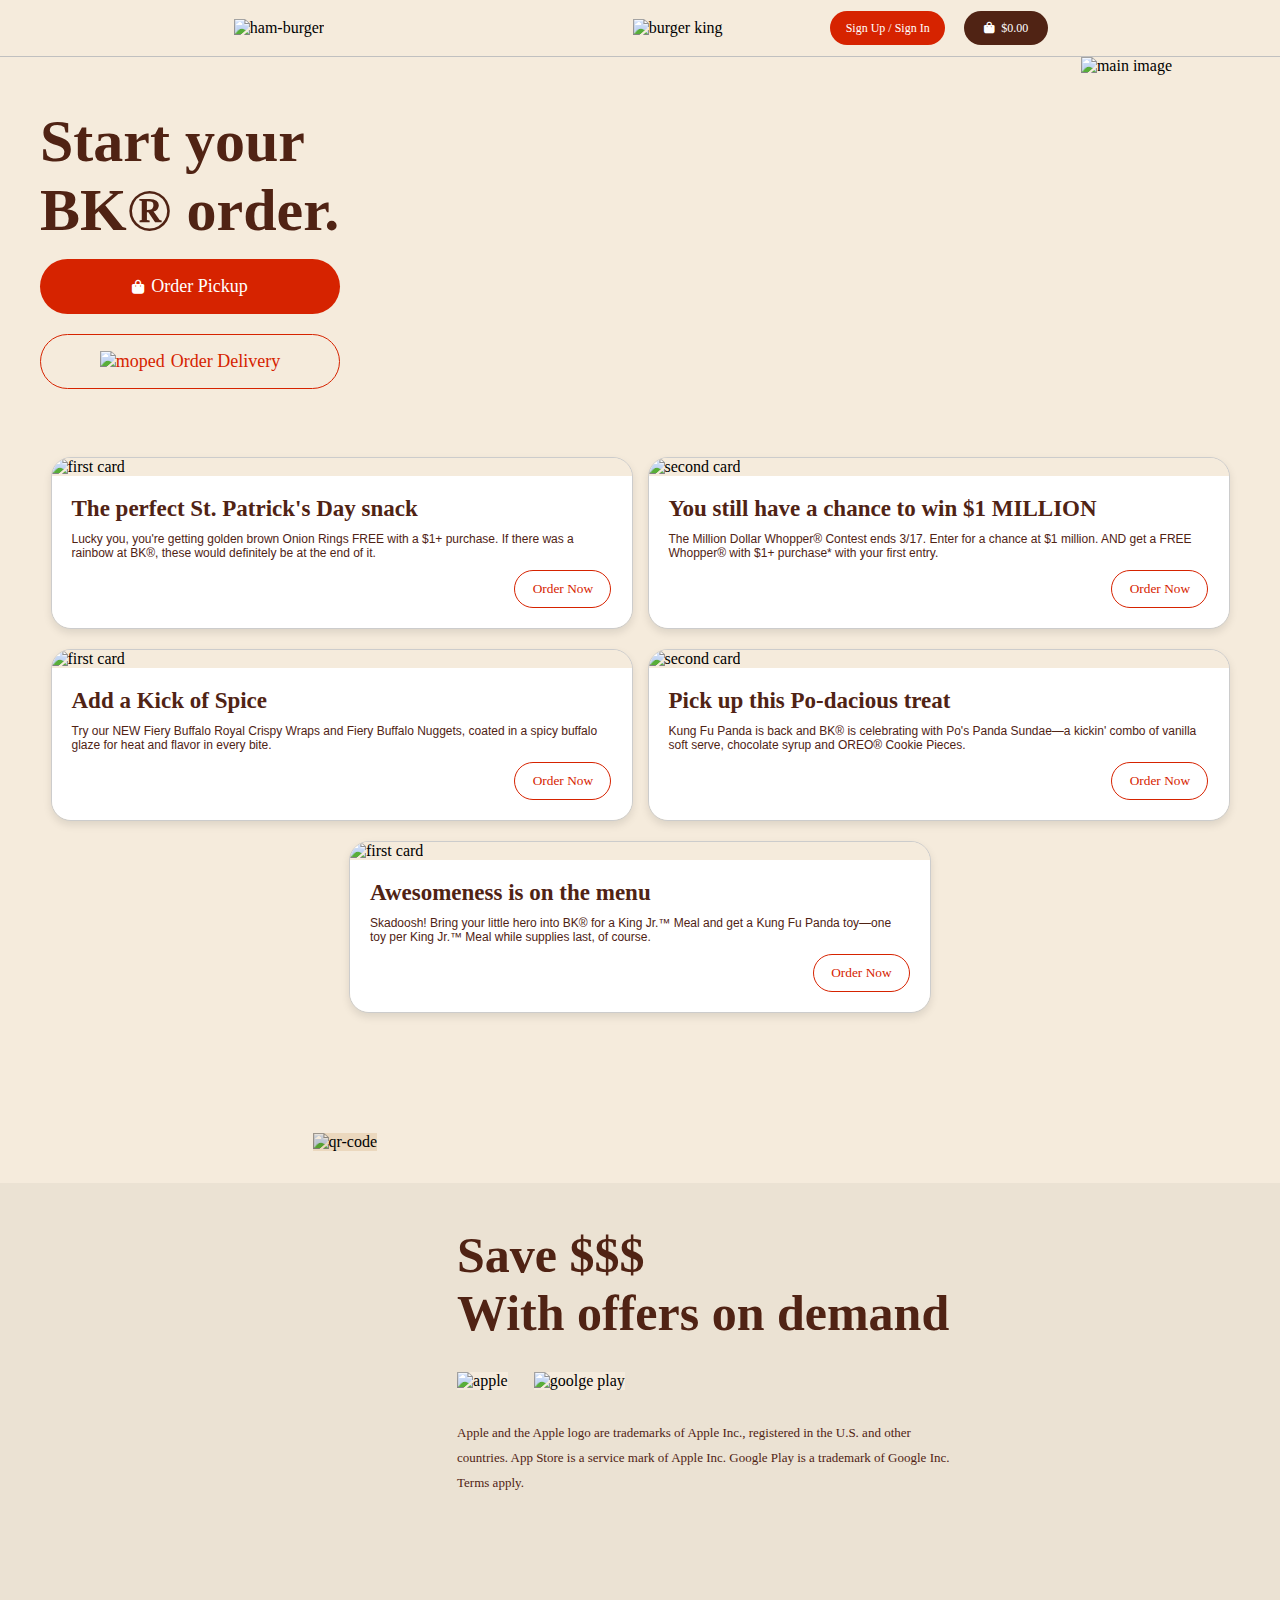
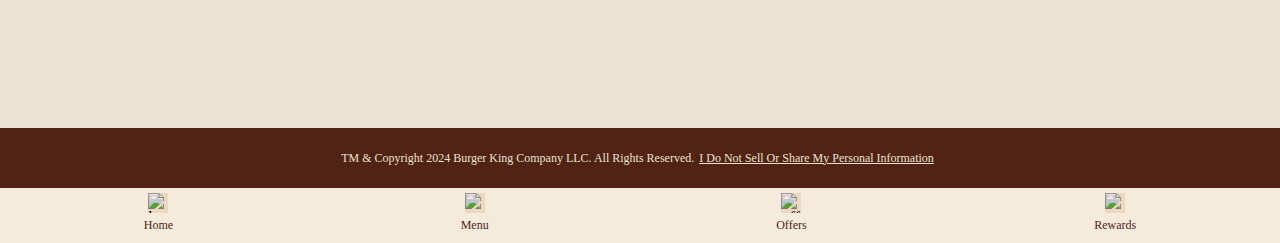
==== index.html @ e884b381 "burger king website" ====
<!DOCTYPE html>
<html lang="en">

<head>
    <meta charset="UTF-8">
    <link rel="shortcut icon" type="Burger King" href="Images/Burger King icon.png">
    <meta name="viewport" content="width=device-width, initial-scale=1.0">
    <title>Burger King</title>
    <link rel="stylesheet" href="https://cdnjs.cloudflare.com/ajax/libs/font-awesome/6.5.1/css/all.min.css" />
    <link rel="stylesheet" href="style.css">
</head>

<body>
    <!-- nav-bar start -->
    <div class="nav-bar">
        <div class="ham-burger"><img src="Images/ham-menu.png" alt="ham-burger"></div>
        <div class="web-logo"><img src="Images/Burger King icon.png" alt="burger king"></div>
        <div class="nav-btn"><button class="SignUp"> Sign Up / Sign In </button><button class="cart"><i
                    class="fa-solid fa-bag-shopping"></i>$0.00</button></div>
    </div>
    <!-- nav-bar end -->
    <!-- main start -->
    <div class="main">
        <div class="main-content">
            <h1>Start your <br /> BK® order.</h1>
            <div class="main-btn"><button class="pickup"><i class="fa-solid fa-bag-shopping"></i>Order
                    Pickup</button><button class="moped"> <img src="Images/red_moped-removebg-preview.png"
                        alt="moped">Order Delivery</button></div>
        </div>
        <div class="main-img"><img src="Images/main image.webp" alt="main image"></div>
    </div>
    <!-- main end -->
    <!-- cards start -->
    <div class="card-pair">
        <div class="card">
            <div class="card-container"><img src="Images/first image.webp" alt="first card"></div>
            <div class="card-content">
                <h3>The perfect St. Patrick's Day snack</h3>
                <p>Lucky you, you're getting golden brown Onion Rings FREE with a $1+ purchase. If there was a rainbow
                    at BK®, these would definitely be at the end of it.</p>
                <button class="card-btn">Order Now</button>
            </div>
        </div>
        <div class="card">
            <div class="card-container"><img src="Images/second image.webp" alt="second card"></div>
            <div class="card-content">
                <h3>You still have a chance to win $1 MILLION</h3>
                <p>The Million Dollar Whopper® Contest ends 3/17. Enter for a chance at $1 million. AND get a FREE
                    Whopper® with $1+ purchase* with your first entry.</p>
                <button class="card-btn">Order Now</button>
            </div>
        </div>
    </div>

    <div class="card-pair">
        <div class="card">
            <div class="card-container"><img src="Images/third image.webp" alt="first card"></div>
            <div class="card-content">
                <h3>Add a Kick of Spice </h3>
                <p>Try our NEW Fiery Buffalo Royal Crispy Wraps and Fiery Buffalo Nuggets, coated in a spicy buffalo
                    glaze for heat and flavor in every bite.</p>
                <button class="card-btn">Order Now</button>
            </div>
        </div>
        <div class="card">
            <div class="card-container"><img src="Images/4th image.webp" alt="second card"></div>
            <div class="card-content">
                <h3>Pick up this Po-dacious treat</h3>
                <p>Kung Fu Panda is back and BK® is celebrating with Po's Panda Sundae—a kickin' combo of vanilla soft
                    serve, chocolate syrup and OREO® Cookie Pieces.</p>
                <button class="card-btn">Order Now</button>
            </div>
        </div>
    </div>

    <div class="card-pair">
        <div class="card">
            <div class="card-container"><img src="Images/5th image.webp" alt="first card"></div>
            <div class="card-content">
                <h3>Awesomeness is on the menu</h3>
                <p>Skadoosh! Bring your little hero into BK® for a King Jr.™ Meal and get a Kung Fu Panda toy—one toy
                    per King Jr.™ Meal while supplies last, of course.</p>
                <button class="card-btn">Order Now</button>
            </div>
        </div>
    </div>
    </div>
    <!-- cards end -->
    <!-- Foot Apps and image start -->
    <div class="foot">
        <div class="foot-img"><img src="Images/Foot Image.jpg" alt="qr-code"></div>
        <div class="foot-content">
            <h1>
                Save $$$
                <br /> With offers on demand
            </h1>
            <img src="Images/apple store.jpg" alt="apple">
            <img src="Images/google play.jpg" alt="goolge play" class="gp-right">
            <p>Apple and the Apple logo are trademarks of Apple Inc., registered in the U.S. and other<br />countries.
                App
                Store is a service mark of Apple Inc. Google Play is a trademark of Google Inc.<br />Terms apply.</p>
        </div>
    </div>
    <!-- Foot Apps and image ends -->
    <!-- foot bar start -->
    <div class="foot-bar">
        <p>TM & Copyright 2024 Burger King Company LLC. All Rights Reserved.<a href="#"> I Do Not Sell Or Share My
                Personal
                Information</a>
        </p>
    </div>
     <!-- foot bar end -->
    <!-- foot menu start -->
    <div class="foot-menu">
        <div><img src="Images/Home.jpg" alt="home"><p>Home</p></div>
        <div><img src="Images/Menu.jpg" alt="menu"><p>Menu</p></div>
        <div><img src="Images/offers.jpg" alt="offers"><p>Offers</p></div>
        <div><img src="Images/Rewards.jpg" alt="rewards"><p>Rewards</p></div>
    </div>
    <!-- foot menu end -->
</body>

</html>
---- style.css ----
* {
    padding: 0;
    margin: 0;
    background-color: #f5ebdc;
}

@font-face {
    font-family: fame;
    src: url(/Font/Flame-Regular.woff);
}

/* nav-bar start */
.ham-burger {
    margin-left: 180px;
}

.ham-burger img {
    width: 20px;
    height: 20px;
}

.nav-bar {
    width: 100%;
    height: 56px;
    display: flex;
    position: fixed;
    justify-content: space-around;
    align-items: center;
    border-bottom: 1px solid silver;
}

.web-logo {
    margin-left: 201px;
}

.web-logo img {
    width: 35px;
    height: 39px;
}

.nav-btn {
    display: flex;
    gap: 19px;
    margin-right: 178px;
}

.nav-btn button {
    color: white;
    font-size: 12px;
    border: none;
    font-family: fame;

}

.cart {
    width: 84px;
    height: 34px;
    border-radius: 20px;
    background-color: #502314;
}

.cart .fa-solid {
    background-color: #502314;
    margin-right: 6px;
}

.SignUp {
    border-radius: 20px;
    width: 115px;
    height: 34px;
    background-color: #d62300;
}

/* nav-bar end */

/* main start */
@font-face {
    font-family: flame-bold;
    src: url(Font/Flame-Bold.woff);
}

.main {
    display: flex;
    justify-content: space-between;
    width: 1200px;
    height: 400px;
    padding-top: 57px;
    margin: auto;
}

.main-img img {
    width: 685px;
    height: 385px;
    margin-right: 68px;
}

.main-content h1 {
    padding-top: 50px;
    font-size: 60px;
    font-family: flame-bold;
    font-weight: bold;
    color: #502314;
}

.main-btn {
    display: flex;
    flex-direction: column;
    align-items: center;
    margin-top: 14px;
    gap: 20px;

}

.main-btn button {
    border-radius: 30px;
    width: 300px;
    height: 55px;
    font-size: 18px;
    font-family: fame;
}

.pickup {
    background-color: #d62300;
    color: #ffffff;
    border: none;
}

.pickup .fa-solid {
    background-color: #d62300;
    margin-right: 7px;
    font-size: 14px;
}

.moped {
    border: 1px solid #d62300;
    color: #d62300;
}

.moped img {
    width: 20px;
    height: 15px;
    margin-right: 6px;
}

/* main end */
/* cards start */
.card-pair {
    display: flex;
    justify-content: center;
    margin-bottom: 20px;
    gap: 15px;
}

.card {
    width: 580px;
    border: 1px solid #ccc;
    border-radius: 20px;
    overflow: hidden;
    box-shadow: 0 4px 8px rgba(0, 0, 0, 0.1);
}

.card-container img {
    width: 100%;
    height: auto;
}

.card-content {
    background-color: #ffffff;
    padding: 20px;
}

.card-content h3 {
    font-family: fame;
    color: #502314;
    font-size: 23px;
    margin-top: 0;
    margin-bottom: 10px;
    background-color: #ffffff;
}

.card-content p {
    margin-bottom: 0;
    font-size: 12px;
    color: #502314;
    font-family: Arial, Helvetica, sans-serif;
    background-color: #ffffff;
}

.card-btn {
    display: block;
    width: 18%;
    padding: 10px 15px;
    background-color: #ffffff;
    color: #d62300;
    border: 1px solid #d62300;
    border-radius: 30px;
    cursor: pointer;
    font-family: fame;
    margin-top: 10px;
    margin-left: 82%;
    transition: background-color 0.3s;
}

.card-btn:hover {
    background-color: #dbdfe4;
}

/* cards end */
/* foot app and img start */
@font-face {
    font-family: flamesans;
    src: url(Font/FlameSans.otf);
}

.foot {
    display: flex;
    justify-content: center;
    background-color:#ebe2d3;
    gap: 80px;
    height: 545px;
    margin-top: 170px;
}
.foot-img{
    background-color: #ebe2d3;
}

.foot-img img {
    width: 433px;
    height: 431px;
    mix-blend-mode: multiply;
    margin-left: 20px;
    transform: translateY(-50px);
}

.foot-content {
    margin-top: 43px;
    background-color: #ebe2d3;
}

.foot-content img {
    width: 190px;
    height: 56px;
}

.foot-content h1 {
    font-family: flame-bold;
    color: #502314;
    margin-bottom: 30px;
    font-size: 50px;
    background-color: #ebe2d3;
}

.foot-content p {
    font-family: Arial, Helvetica, sans-serif;
    font-family: flamesans;
    color: #502314;
    margin-top: 30px;
    font-size: 13px;
    line-height: 25px;
    margin-right: 38px;
    background-color: #ebe2d3;
}

.gp-right {
    margin-left: 22px;
}

/* foot app and img ends */
/* foot bar start */
    .foot-bar{
        text-align: center;
        font-family:flamesans;
    }
    .foot-bar p,a{
        background-color: #502314;
        color:#ebe2d3;
        font-size:12px;
        height:50px;
        display: flex;
        justify-content: center;
        align-items: center;
        padding:5px;
    }
/* foot bar end */
/* foot menu start */
.foot-menu {
    display: flex;
    justify-content: space-around;
    align-items: center; 
    height:55px;
}

.foot-menu div {
    text-align: center;
}

.foot-menu img {
    display: block;
    margin: 0 auto;
    width:20px;
    height:20px; 
    mix-blend-mode: multiply;
}
.foot-menu p{
    font-size:12px;
    font-family:flamesans;
    color: #502314;
    line-height:25px;
}
/* foot menu end */
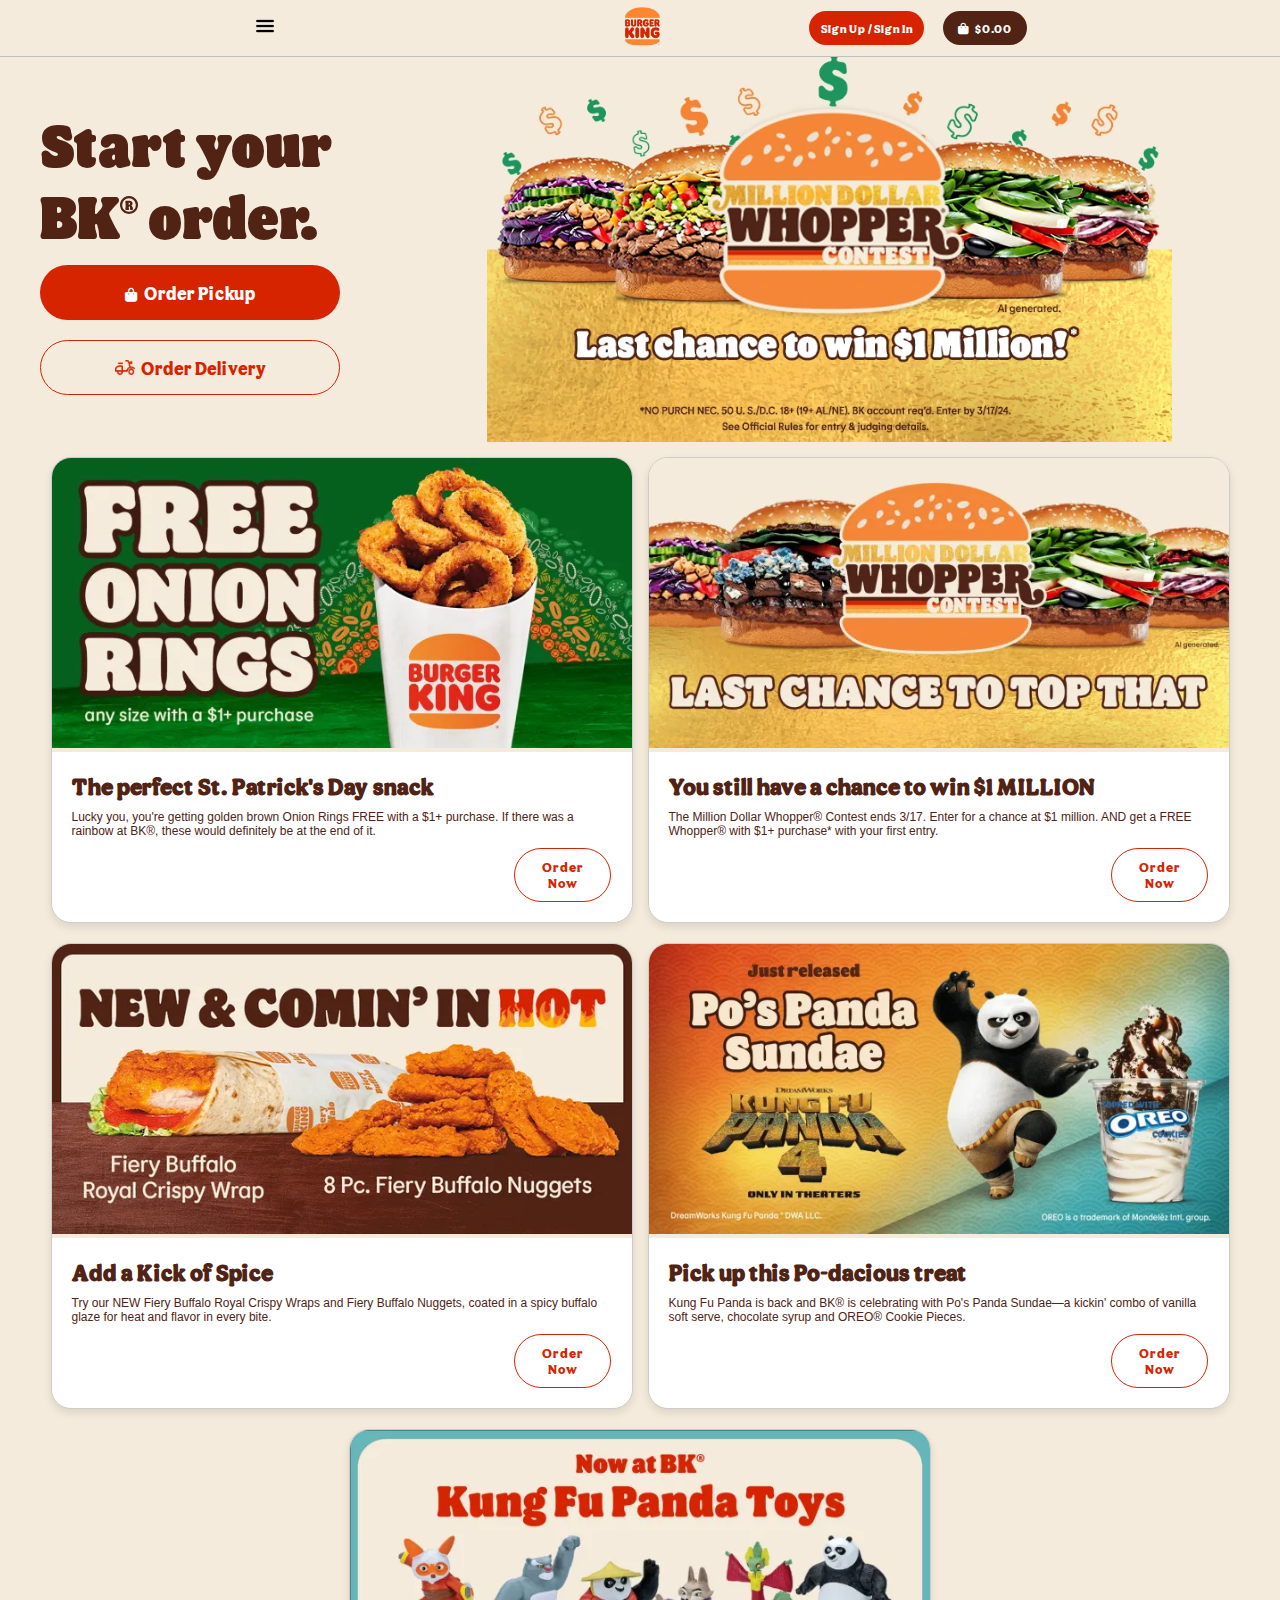
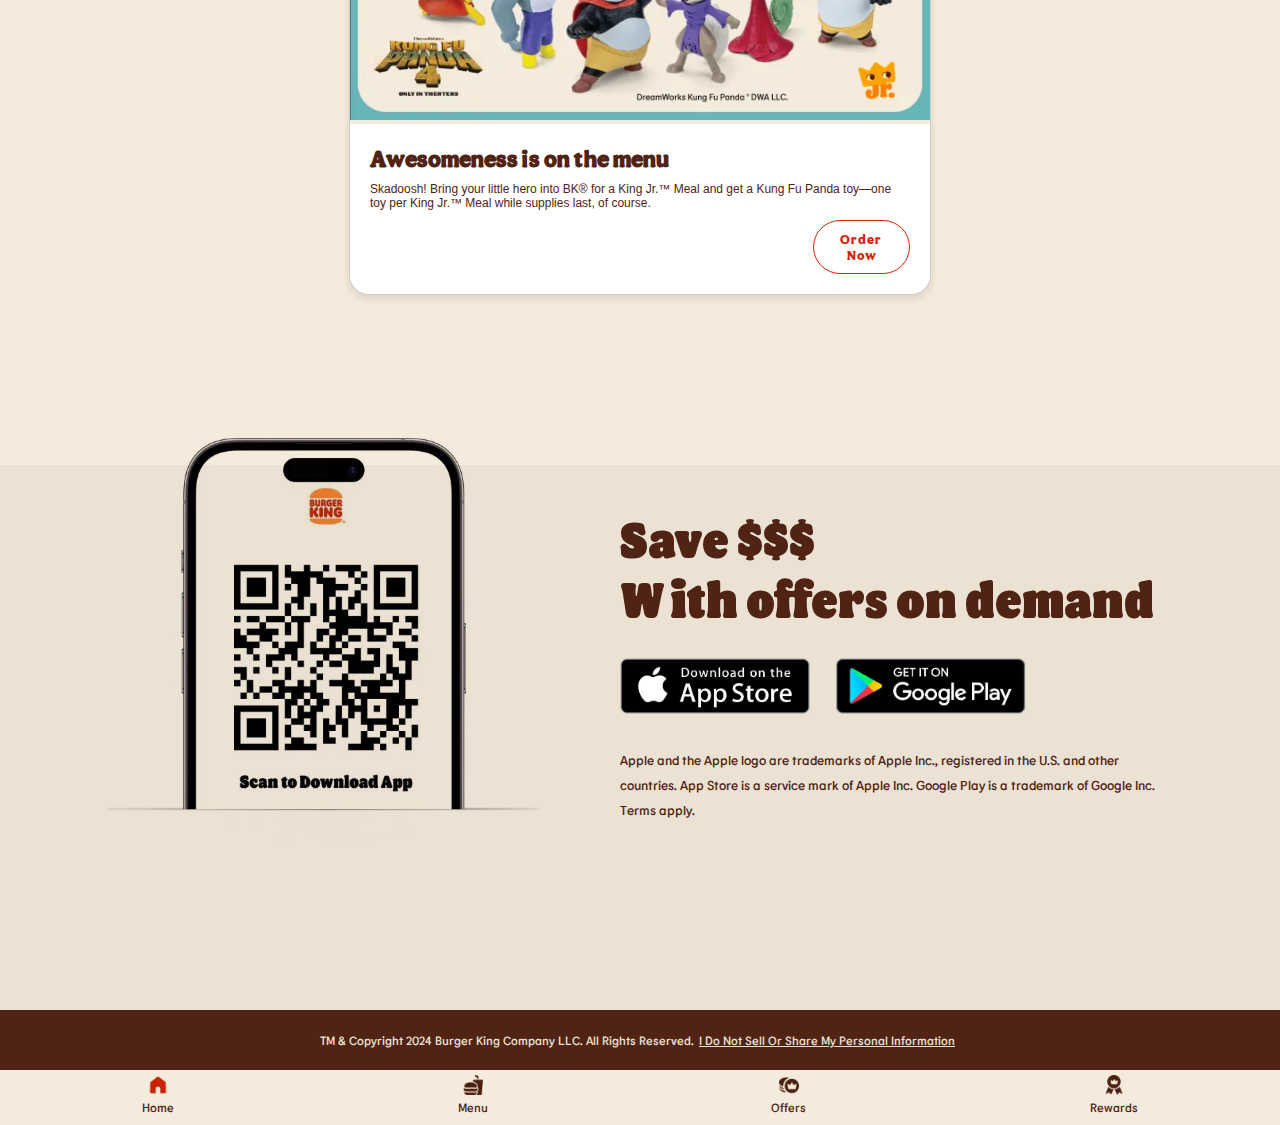
==== commit d5305950: "Making it responsive" ====
--- a/index.html
+++ b/index.html
@@ -22,7 +22,7 @@
     <!-- main start -->
     <div class="main">
         <div class="main-content">
-            <h1>Start your <br /> BK® order.</h1>
+            <h1>Start your BK® order.</h1>
             <div class="main-btn"><button class="pickup"><i class="fa-solid fa-bag-shopping"></i>Order
                     Pickup</button><button class="moped"> <img src="Images/red_moped-removebg-preview.png"
                         alt="moped">Order Delivery</button></div>
@@ -52,7 +52,7 @@
         </div>
     </div>
 
-    <div class="card-pair">
+    <div class="card-pair" id="new-comin">
         <div class="card">
             <div class="card-container"><img src="Images/third image.webp" alt="first card"></div>
             <div class="card-content">
@@ -73,7 +73,7 @@
         </div>
     </div>
 
-    <div class="card-pair">
+    <div class="card-pair" id="pandatoys">
         <div class="card">
             <div class="card-container"><img src="Images/5th image.webp" alt="first card"></div>
             <div class="card-content">
--- a/style.css
+++ b/style.css
@@ -95,6 +95,7 @@
 }
 
 .main-content h1 {
+    width: 300px;
     padding-top: 50px;
     font-size: 60px;
     font-family: flame-bold;
@@ -215,12 +216,13 @@
 .foot {
     display: flex;
     justify-content: center;
-    background-color:#ebe2d3;
+    background-color: #ebe2d3;
     gap: 80px;
     height: 545px;
     margin-top: 170px;
 }
-.foot-img{
+
+.foot-img {
     background-color: #ebe2d3;
 }
 
@@ -267,27 +269,30 @@
 
 /* foot app and img ends */
 /* foot bar start */
-    .foot-bar{
-        text-align: center;
-        font-family:flamesans;
-    }
-    .foot-bar p,a{
-        background-color: #502314;
-        color:#ebe2d3;
-        font-size:12px;
-        height:50px;
-        display: flex;
-        justify-content: center;
-        align-items: center;
-        padding:5px;
-    }
+.foot-bar {
+    text-align: center;
+    font-family: flamesans;
+}
+
+.foot-bar p,
+a {
+    background-color: #502314;
+    color: #ebe2d3;
+    font-size: 12px;
+    height: 50px;
+    display: flex;
+    justify-content: center;
+    align-items: center;
+    padding: 5px;
+}
+
 /* foot bar end */
 /* foot menu start */
 .foot-menu {
     display: flex;
     justify-content: space-around;
-    align-items: center; 
-    height:55px;
+    align-items: center;
+    height: 55px;
 }
 
 .foot-menu div {
@@ -297,14 +302,84 @@
 .foot-menu img {
     display: block;
     margin: 0 auto;
-    width:20px;
-    height:20px; 
+    width: 20px;
+    height: 20px;
     mix-blend-mode: multiply;
 }
-.foot-menu p{
-    font-size:12px;
-    font-family:flamesans;
-    color: #502314;
-    line-height:25px;
-}
-/* foot menu end */+
+.foot-menu p {
+    font-size: 12px;
+    font-family: flamesans;
+    color: #502314;
+    line-height: 25px;
+}
+
+/* foot menu end */
+@media only screen and (max-width: 600px) {
+    .nav-bar {
+        display: flex;
+        justify-content: initial;
+        z-index:1;
+    }
+
+    .ham-burger {
+        margin-left: 16px;
+    }
+
+    .web-logo {
+        margin-left: 245px;
+    }
+
+    .nav-btn {
+        margin-left: 150px;
+    }
+
+    .main {
+        display: block;
+    }
+
+    .main-content h1 {
+        padding: 0;
+        width: 600px;
+        font-size: 32px;
+        margin-left: 145px;
+        margin-top: 13px;
+    }
+
+    .main-img img {
+        width: 600px;
+        height: 324px;
+        position: relative;
+        bottom:133px;
+    }
+    .main-btn {
+        position: relative;
+        top:322px;
+        right:300px;
+        gap:10px;
+    }
+    .main-btn button{
+        width:560px;
+    }
+    .card-pair{
+        display: block;
+        margin-top:130px;
+        margin-left:9px;
+        
+    }
+    .card {
+        flex: 0 0 100%;
+        max-width: 100%;
+        margin-bottom: 20px;
+}
+    #new-comin{
+        position: relative;
+        bottom:110px;
+}
+    #pandatoys{
+        position: relative;
+        bottom:220px;
+        
+    }
+
+}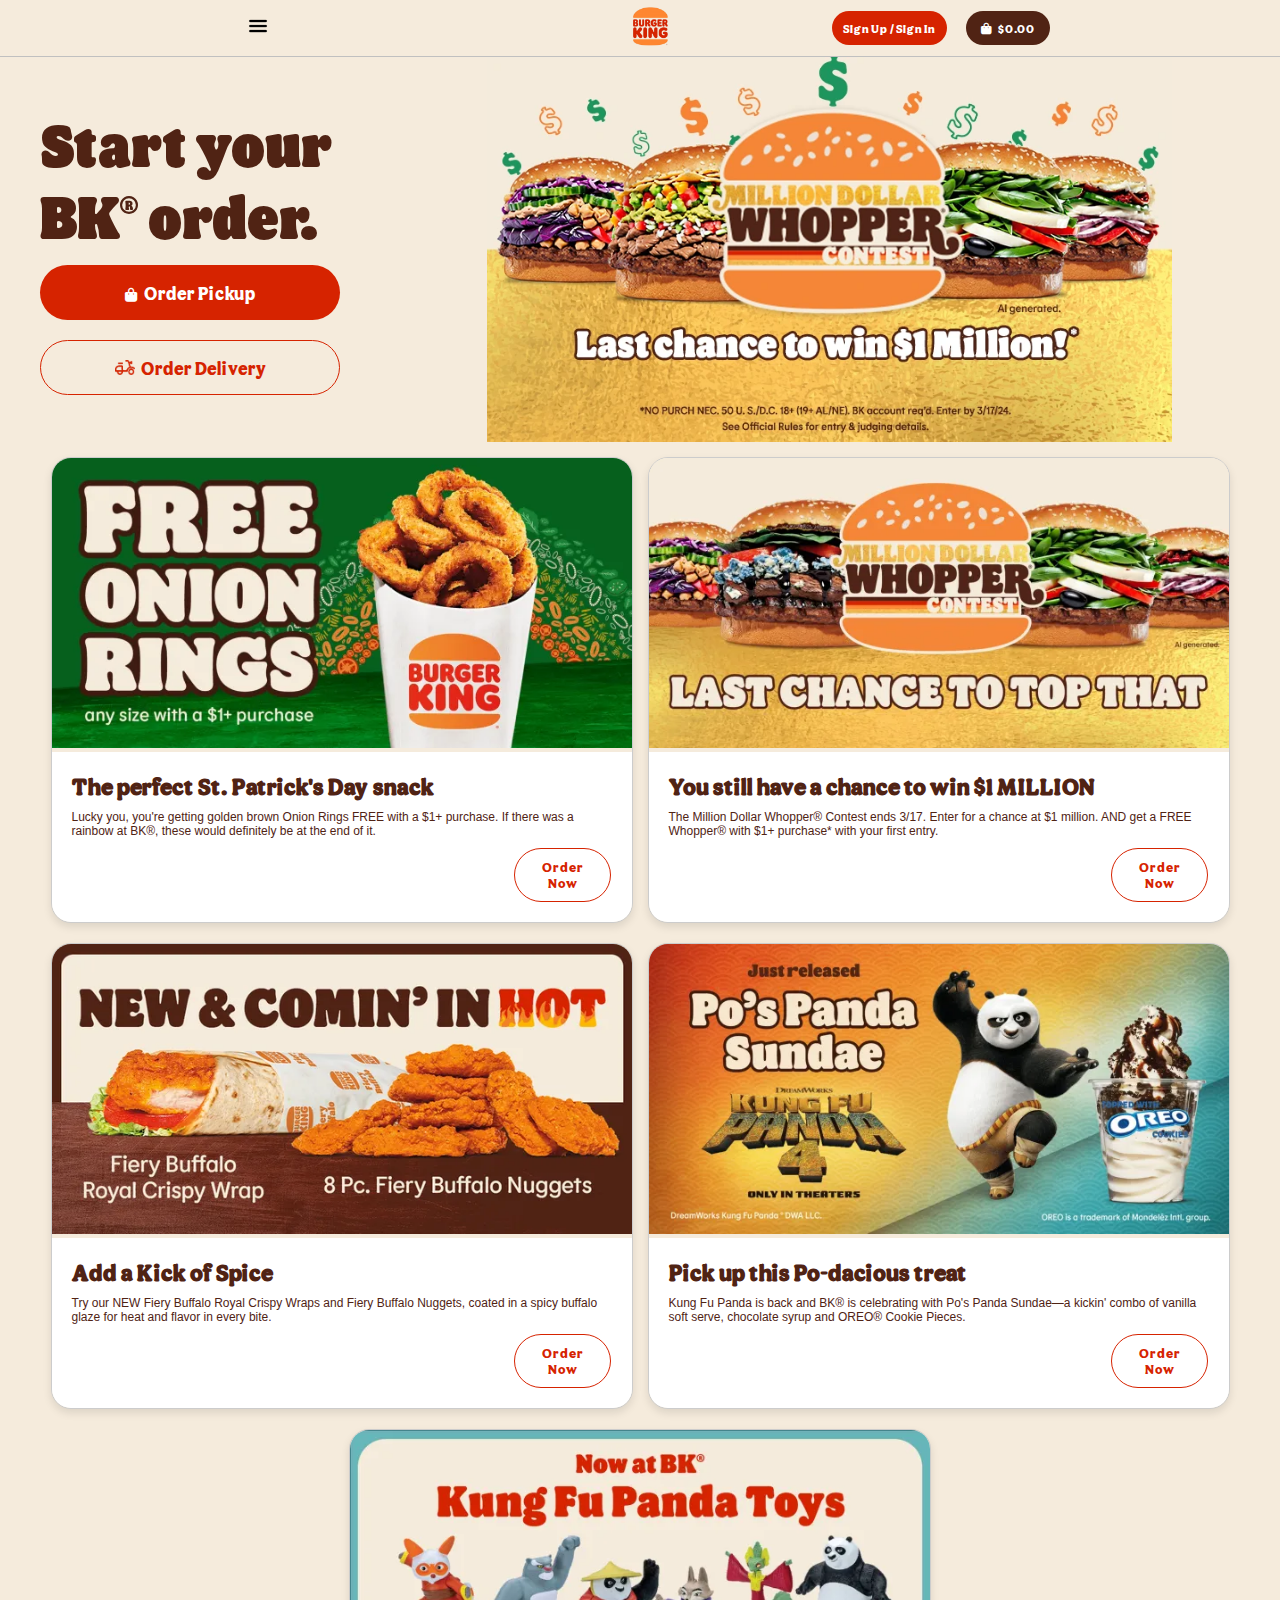
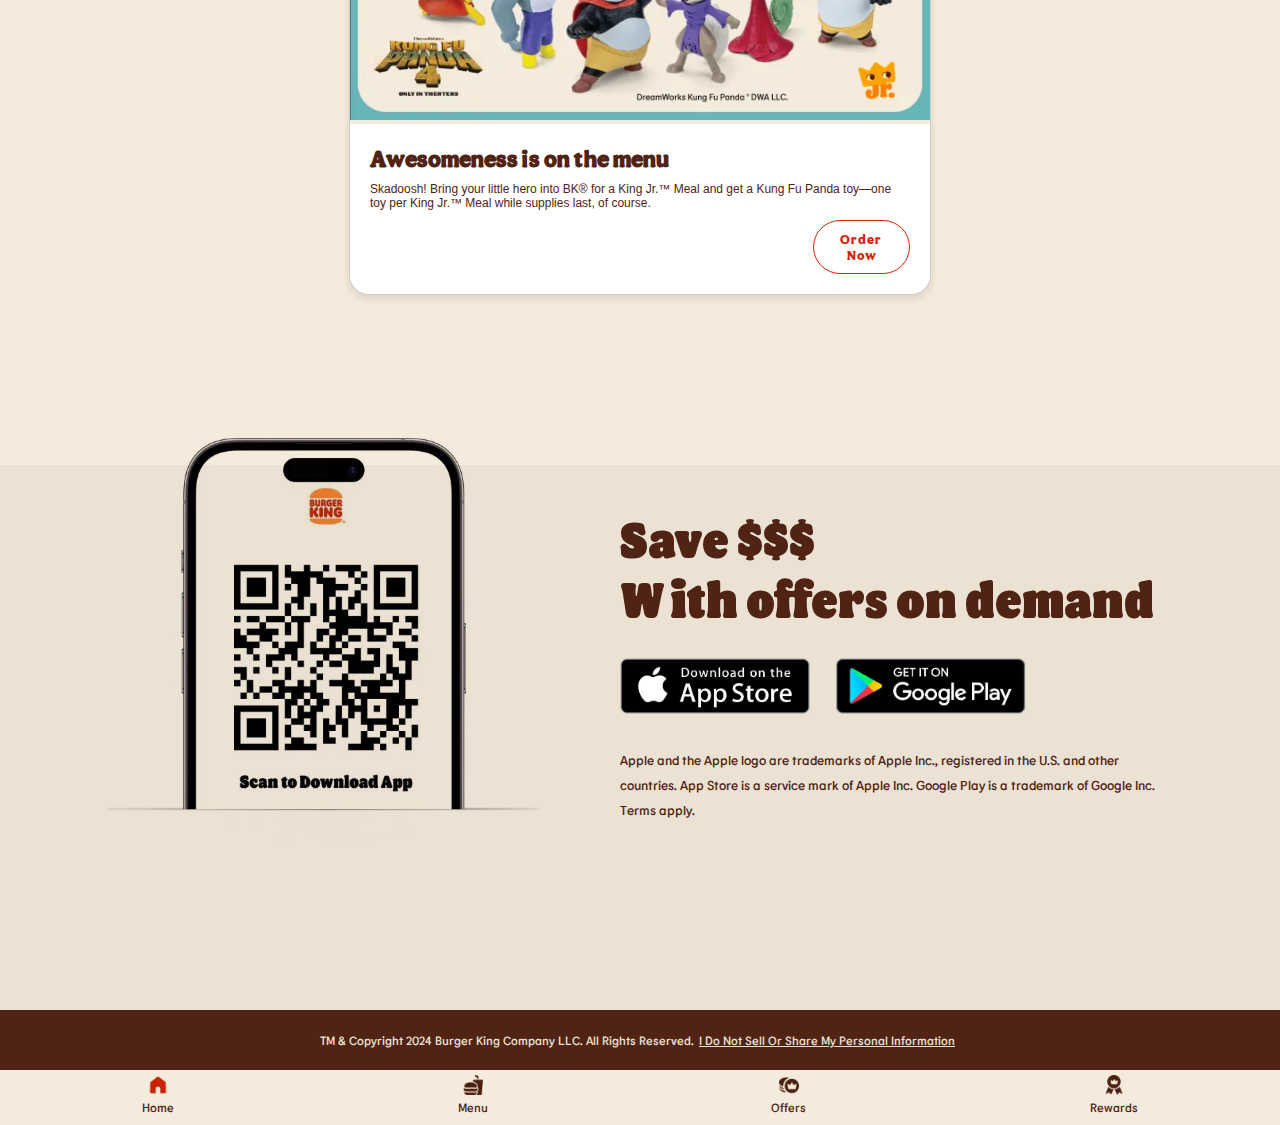
==== commit 8449de2c: "adjustment in the navbar" ====
--- a/index.html
+++ b/index.html
@@ -13,11 +13,12 @@
 <body>
     <!-- nav-bar start -->
     <div class="nav-bar">
+        <div class="navbar-content">
         <div class="ham-burger"><img src="Images/ham-menu.png" alt="ham-burger"></div>
         <div class="web-logo"><img src="Images/Burger King icon.png" alt="burger king"></div>
         <div class="nav-btn"><button class="SignUp"> Sign Up / Sign In </button><button class="cart"><i
                     class="fa-solid fa-bag-shopping"></i>$0.00</button></div>
-    </div>
+    </div></div>
     <!-- nav-bar end -->
     <!-- main start -->
     <div class="main">
--- a/style.css
+++ b/style.css
@@ -10,8 +10,8 @@
 }
 
 /* nav-bar start */
-.ham-burger {
-    margin-left: 180px;
+.ham-burger{
+    margin-left:18px;
 }
 
 .ham-burger img {
@@ -23,9 +23,8 @@
     width: 100%;
     height: 56px;
     display: flex;
+    align-items: center;
     position: fixed;
-    justify-content: space-around;
-    align-items: center;
     border-bottom: 1px solid silver;
 }
 
@@ -41,7 +40,13 @@
 .nav-btn {
     display: flex;
     gap: 19px;
-    margin-right: 178px;
+}
+.navbar-content{
+    margin: auto;
+    width:64%;
+    display:flex;
+    justify-content: space-between;
+    align-items: center;
 }
 
 .nav-btn button {
@@ -333,7 +338,9 @@
     .nav-btn {
         margin-left: 150px;
     }
-
+    .cart{
+        display:none;
+    }
     .main {
         display: block;
     }
@@ -379,7 +386,6 @@
     #pandatoys{
         position: relative;
         bottom:220px;
-        
     }
 
 }